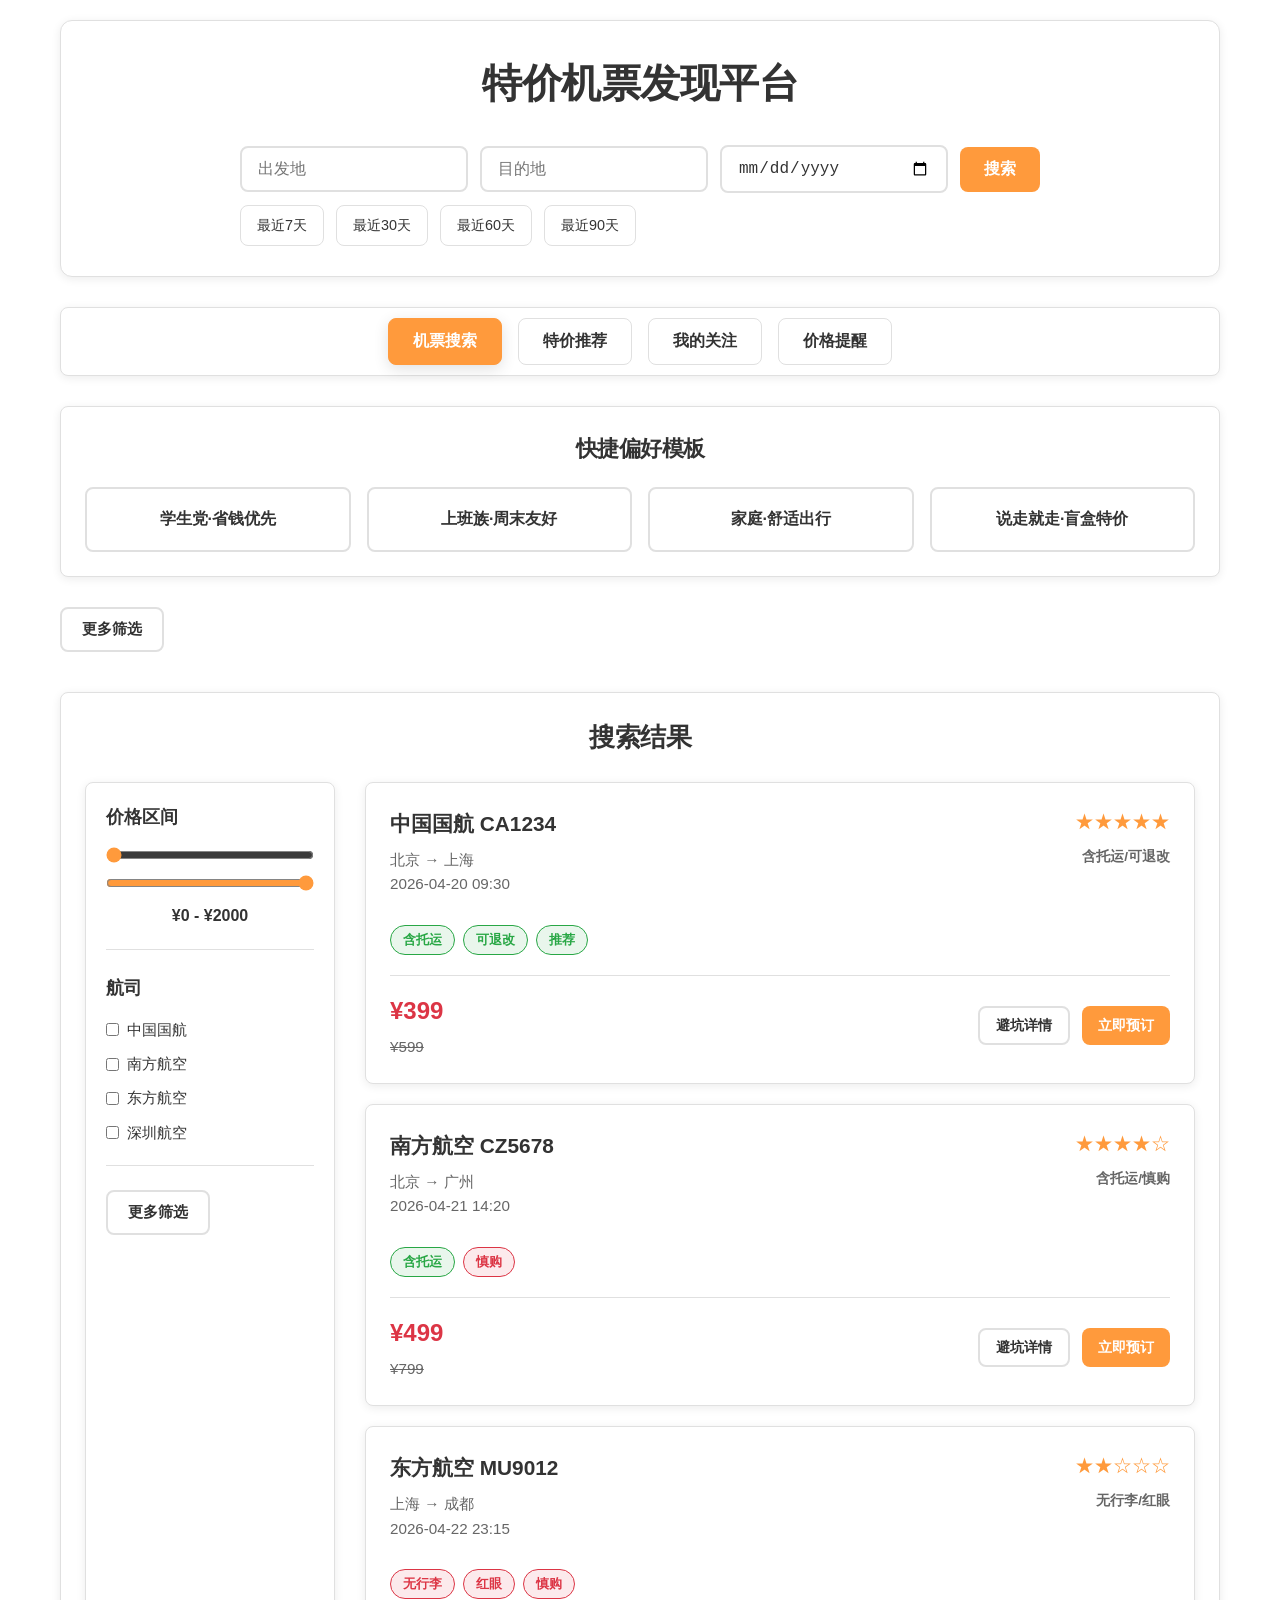
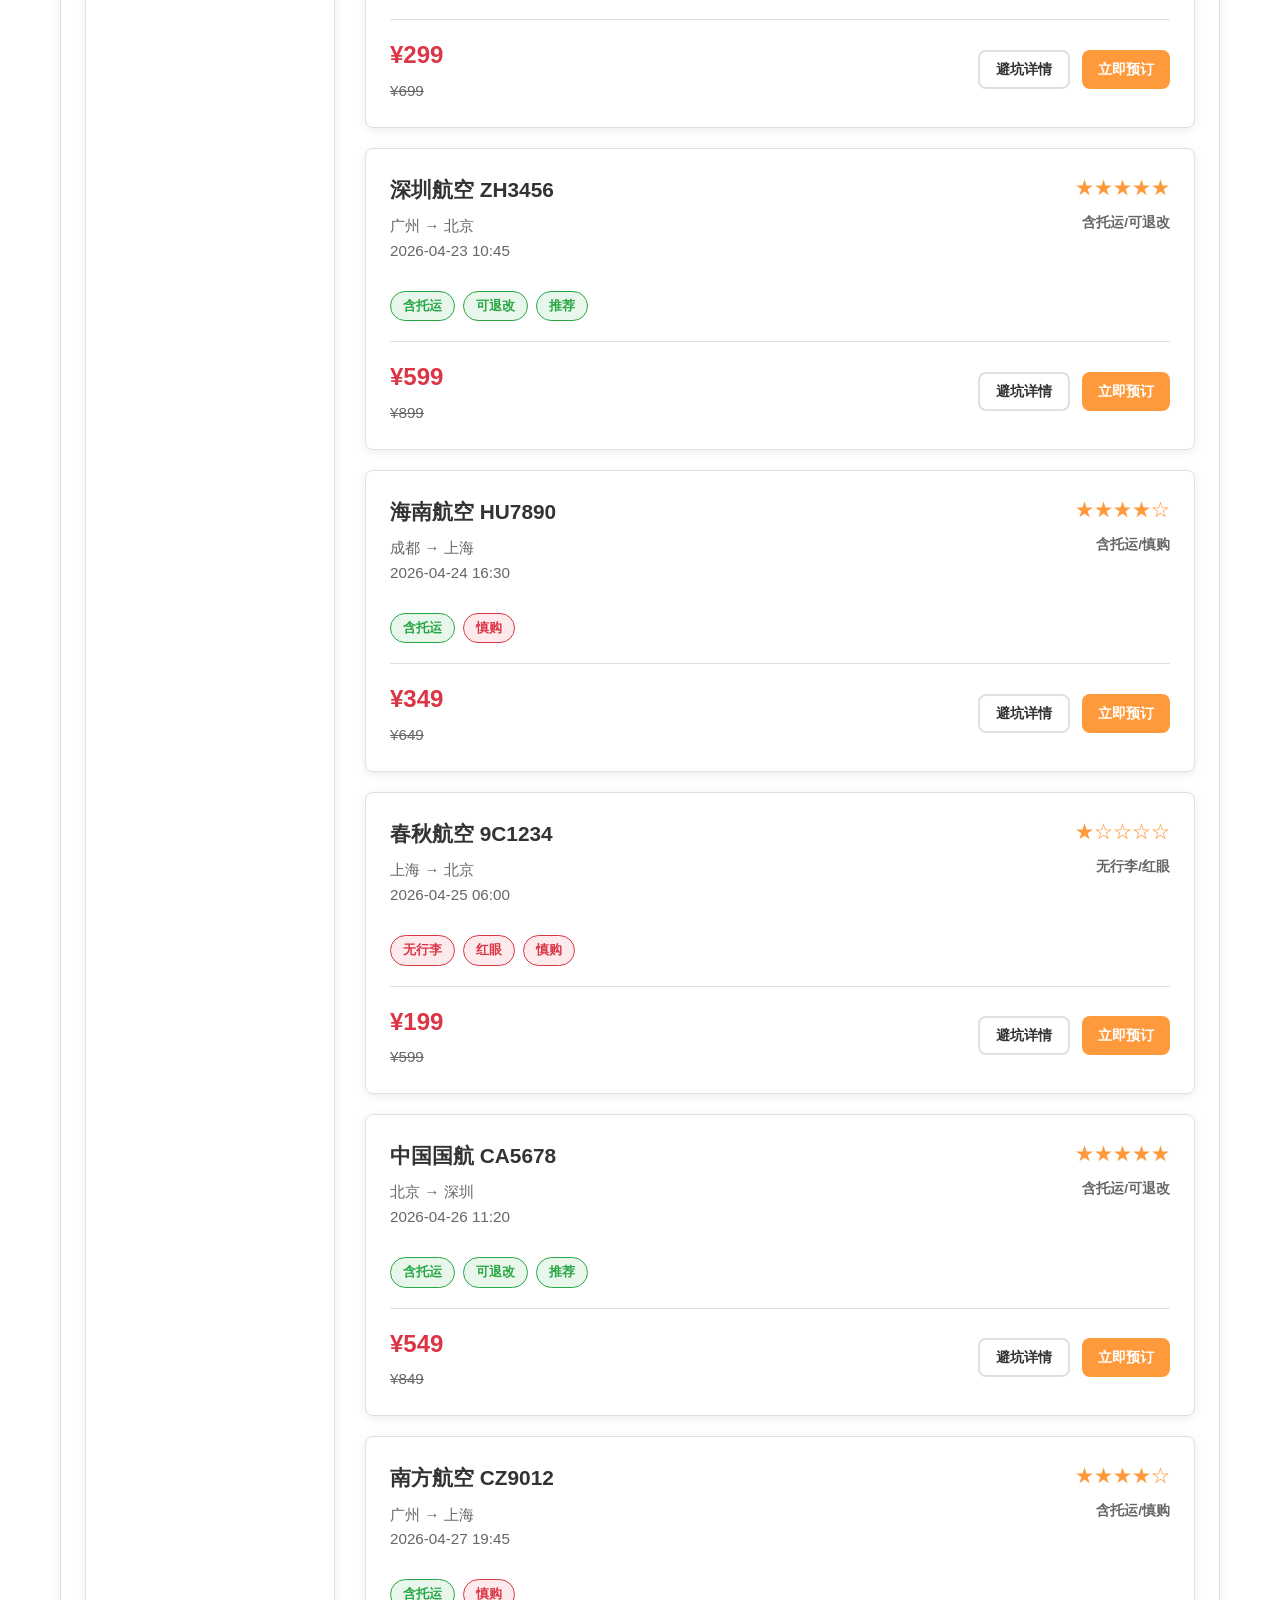
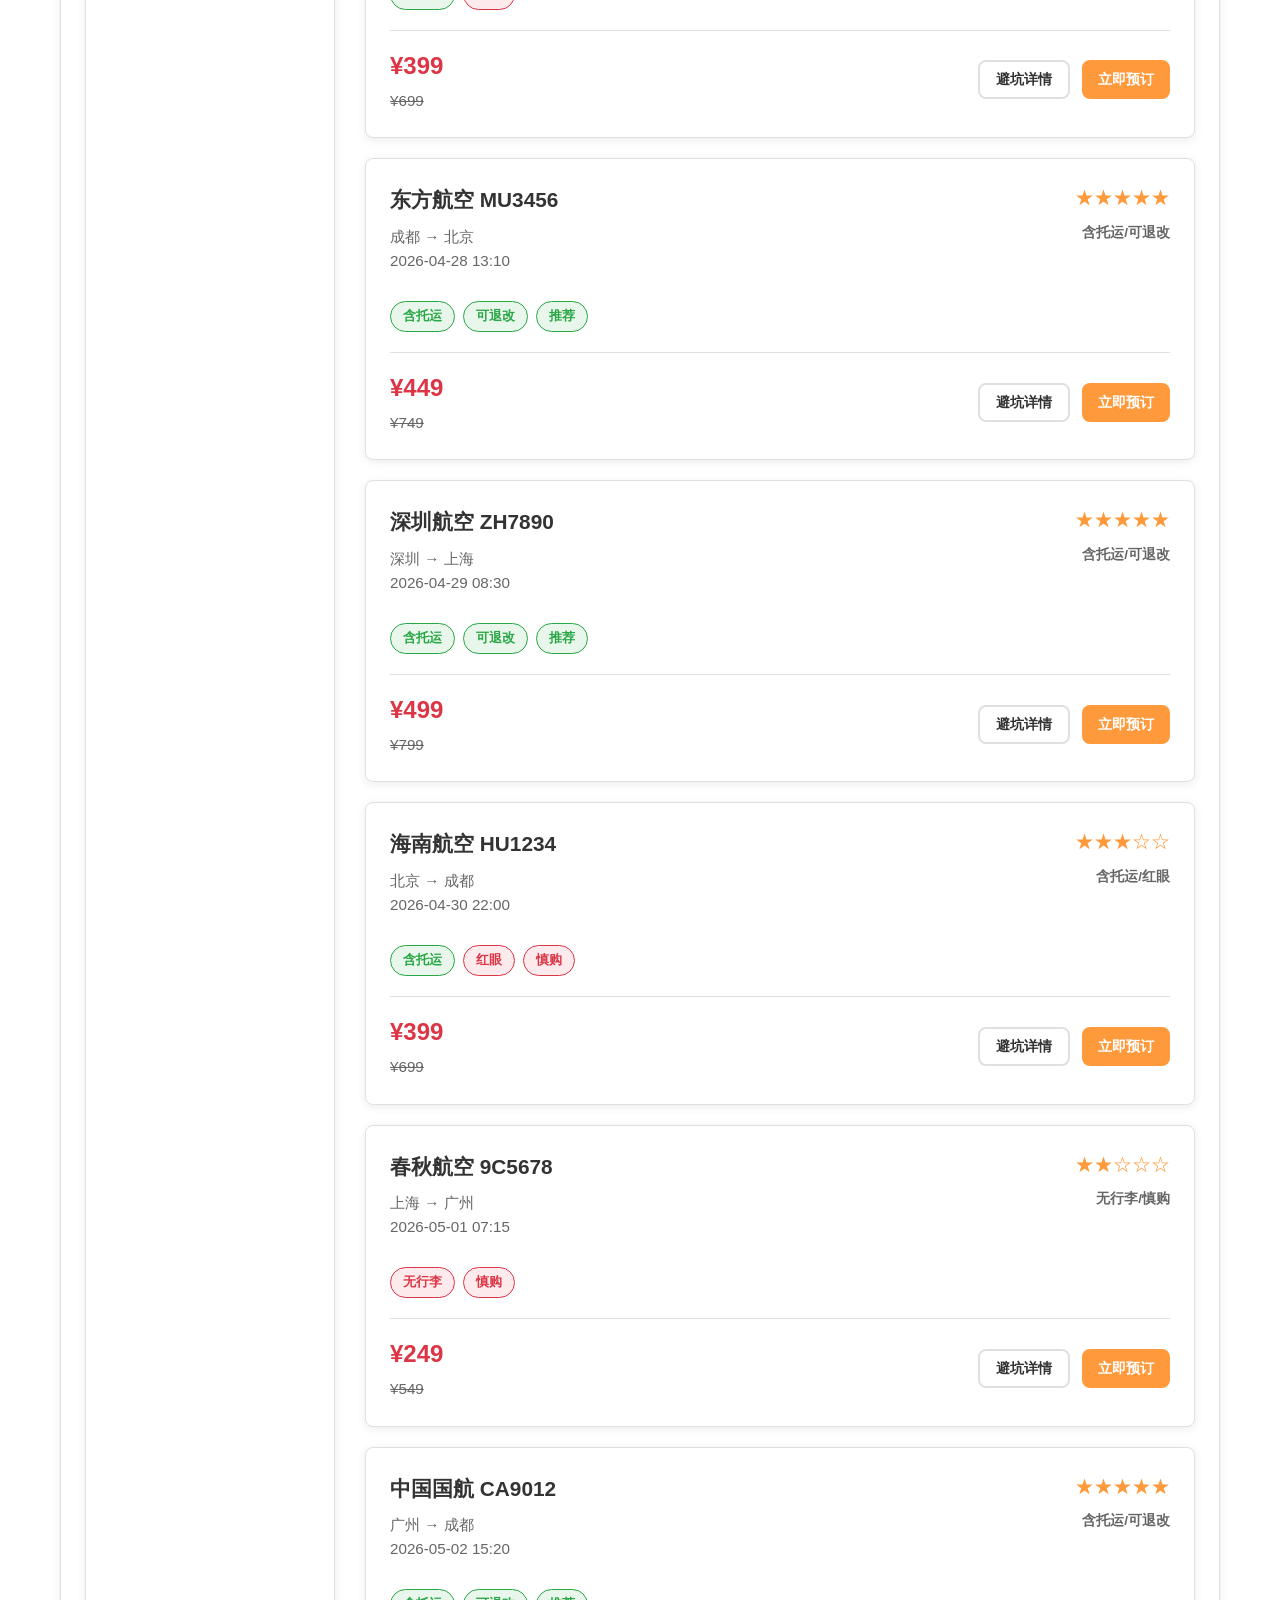
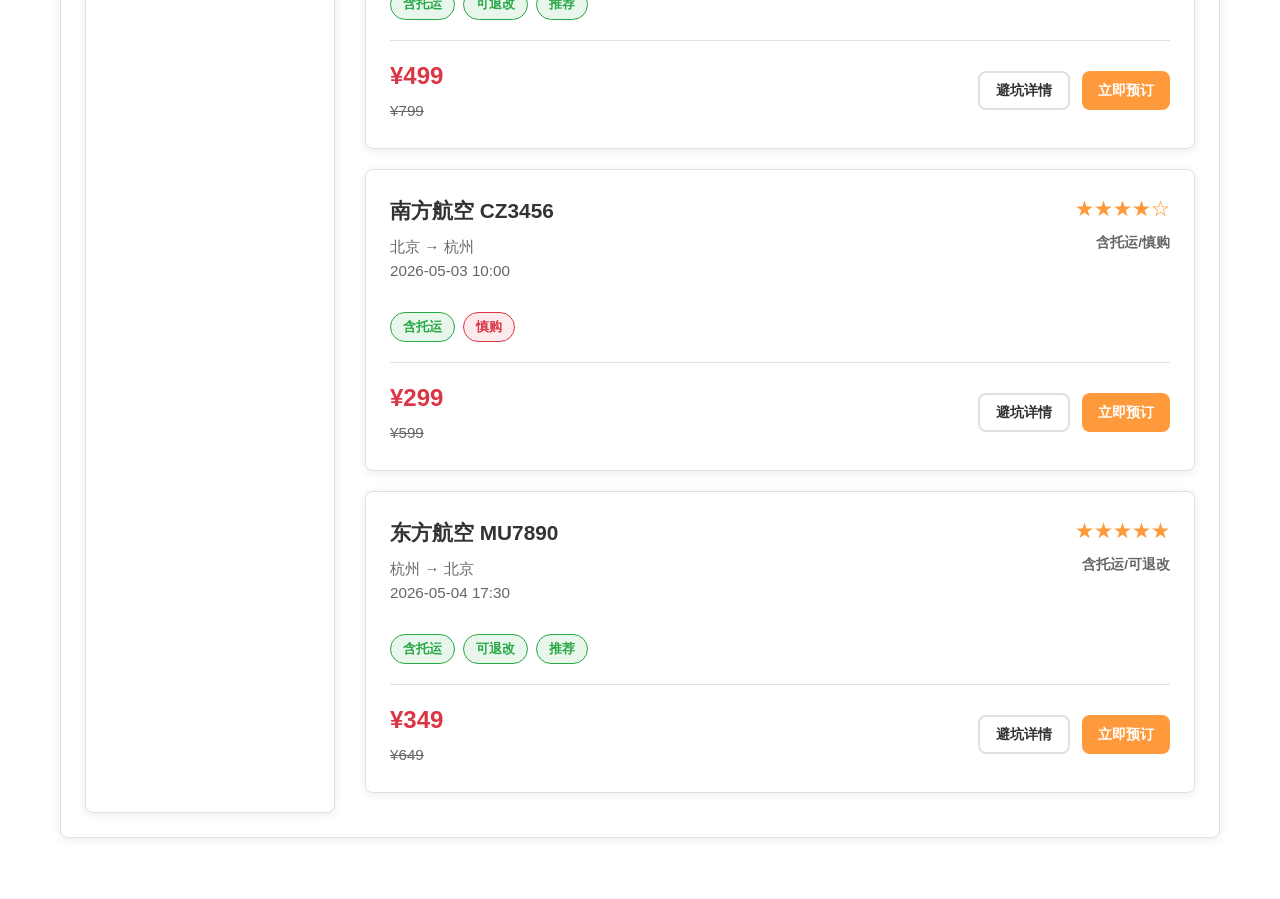
==== index.html @ 997cf6ad "Add files via upload" ====
<!DOCTYPE html>
<html lang="zh-CN">
<head>
    <meta charset="UTF-8">
    <meta name="viewport" content="width=device-width, initial-scale=1.0">
    <title>特价机票发现平台</title>
    <link rel="stylesheet" href="styles.css">
</head>
<body>
    <div class="container">
        <header>
            <div class="header-content">
                <h1>特价机票发现平台</h1>
                <div class="search-bar">
                    <div class="search-inputs">
                        <input type="text" id="departure" placeholder="出发地">
                        <input type="text" id="destination" placeholder="目的地">
                        <input type="date" id="departure-date">
                        <button id="search-btn" class="btn-primary">搜索</button>
                    </div>
                    <!-- 日期模糊选项 -->
                    <div class="date-options">
                        <span class="date-option" data-days="7">最近7天</span>
                        <span class="date-option" data-days="30">最近30天</span>
                        <span class="date-option" data-days="60">最近60天</span>
                        <span class="date-option" data-days="90">最近90天</span>
                    </div>
                </div>
            </div>
        </header>

        <!-- 导航标签 -->
        <nav class="nav-tabs">
            <button class="tab-btn active" data-tab="search">机票搜索</button>
            <button class="tab-btn" data-tab="deals">特价推荐</button>
            <button class="tab-btn" data-tab="favorites">我的关注</button>
            <button class="tab-btn" data-tab="alerts">价格提醒</button>
        </nav>

        <!-- 机票搜索 -->
        <section id="search-section" class="tab-content active">
            <!-- 快捷偏好模板 -->
            <div class="preference-templates">
                <h3>快捷偏好模板</h3>
                <div class="template-buttons">
                    <button class="template-btn" data-template="student">学生党·省钱优先</button>
                    <button class="template-btn" data-template="office">上班族·周末友好</button>
                    <button class="template-btn" data-template="family">家庭·舒适出行</button>
                    <button class="template-btn" data-template="spontaneous">说走就走·盲盒特价</button>
                </div>
            </div>

            <!-- 高级筛选 -->
            <div class="advanced-filters">
                <button id="toggle-filters" class="btn-secondary">更多筛选</button>
                <div id="filter-panel" class="filter-panel">
                    <div class="filter-section">
                        <h4>行程偏好</h4>
                        <div class="filter-group">
                            <label><input type="checkbox" id="direct-flight"> 仅直飞</label>
                            <label><input type="checkbox" id="no-red-eye"> 不看红眼航班</label>
                            <label><input type="checkbox" id="day-flight"> 仅日间航班</label>
                            <label><input type="checkbox" id="short-layover"> 短中转优先</label>
                        </div>
                    </div>
                    
                    <div class="filter-section">
                        <h4>行李与退改</h4>
                        <div class="filter-group">
                            <label><input type="checkbox" id="with-baggage"> 仅含托运行李</label>
                            <label><input type="checkbox" id="exclude-no-baggage"> 排除无行李廉航</label>
                            <label><input type="checkbox" id="refundable"> 仅可退改</label>
                            <label><input type="checkbox" id="exclude-bundles"> 排除捆绑销售</label>
                        </div>
                    </div>
                    
                    <div class="filter-section">
                        <h4>价格偏好</h4>
                        <div class="filter-group">
                            <label><input type="radio" name="price-preference" value="lowest"> 低价优先</label>
                            <label><input type="radio" name="price-preference" value="value"> 性价比优先</label>
                            <label><input type="radio" name="price-preference" value="time"> 时间优先</label>
                        </div>
                    </div>
                </div>
            </div>

            <!-- 搜索结果 -->
            <div class="search-results" id="search-results">
                <h2>搜索结果</h2>
                <div class="results-container">
                    <div class="filter-sidebar">
                        <div class="sidebar-section">
                            <h4>价格区间</h4>
                            <div class="price-range">
                                <input type="range" id="price-min" min="0" max="2000" value="0">
                                <input type="range" id="price-max" min="0" max="2000" value="2000">
                                <div class="price-display">¥0 - ¥2000</div>
                            </div>
                        </div>
                        <div class="sidebar-section">
                            <h4>航司</h4>
                            <div class="airline-filters">
                                <label><input type="checkbox"> 中国国航</label>
                                <label><input type="checkbox"> 南方航空</label>
                                <label><input type="checkbox"> 东方航空</label>
                                <label><input type="checkbox"> 深圳航空</label>
                            </div>
                        </div>
                        <button class="btn-secondary">更多筛选</button>
                    </div>
                    <div class="flights-list" id="flights-list">
                        <!-- 航班列表将通过JS动态生成 -->
                    </div>
                </div>
            </div>
        </section>

        <!-- 特价推荐 -->
        <section id="deals-section" class="tab-content">
            <div class="weekly-deals">
                <h2>本周特价聚合</h2>
                <div class="deals-carousel" id="deals-carousel">
                    <!-- 特价机票轮播将通过JS动态生成 -->
                </div>
            </div>

            <div class="ai-recommendations">
                <h2>AI智能推荐</h2>
                <div class="mood-tags">
                    <button class="mood-tag">想躺平</button>
                    <button class="mood-tag">去撒野</button>
                    <button class="mood-tag">吃美食</button>
                    <button class="mood-tag">看历史</button>
                </div>
            </div>
        </section>

        <!-- 我的关注 -->
        <section id="favorites-section" class="tab-content">
            <div class="favorites-container">
                <h2>我的关注</h2>
                <div class="favorites-list" id="favorites-list">
                    <!-- 收藏列表将通过JS动态生成 -->
                </div>
            </div>
        </section>

        <!-- 价格提醒 -->
        <section id="alerts-section" class="tab-content">
            <div class="alerts-container">
                <h2>价格提醒</h2>
                <div class="alert-form">
                    <div class="form-row">
                        <div class="form-group">
                            <label>出发城市</label>
                            <input type="text" id="alert-departure" placeholder="例如：北京">
                        </div>
                        <div class="form-group">
                            <label>到达城市</label>
                            <input type="text" id="alert-destination" placeholder="例如：上海">
                        </div>
                    </div>
                    <div class="form-row">
                        <div class="form-group">
                            <label>预算价格</label>
                            <input type="number" id="alert-budget" placeholder="例如：500">
                        </div>
                        <div class="form-group">
                            <label>提醒频率</label>
                            <select id="alert-frequency">
                                <option value="daily">每日</option>
                                <option value="weekly">每周</option>
                                <option value="monthly">每月</option>
                            </select>
                        </div>
                    </div>
                    <button id="create-alert-btn" class="btn-primary">创建提醒</button>
                </div>
                <div class="alerts-list" id="alerts-list">
                    <!-- 提醒列表将通过JS动态生成 -->
                </div>
            </div>
        </section>

        <!-- 航班详情模态框 -->
        <div class="modal" id="flight-modal">
            <div class="modal-content">
                <span class="close-modal">&times;</span>
                <div class="modal-body" id="modal-body">
                    <!-- 航班详情将通过JS动态生成 -->
                </div>
            </div>
        </div>
    </div>

    <script src="app.js"></script>
</body>
</html>
---- styles.css ----
:root {
    --primary-color: #333333;
    --secondary-color: #666666;
    --accent-color: #ff9a3c;
    --danger-color: #dc3545;
    --success-color: #28a745;
    --background-color: #ffffff;
    --card-background: #ffffff;
    --text-color: #333333;
    --text-light: #666666;
    --border-color: #e0e0e0;
    --shadow: 0 2px 10px rgba(0, 0, 0, 0.08);
    --shadow-hover: 0 4px 15px rgba(0, 0, 0, 0.12);
    --border-radius: 8px;
    --border-radius-lg: 12px;
    --transition: all 0.3s ease;
}

* {
    margin: 0;
    padding: 0;
    box-sizing: border-box;
}

body {
    font-family: 'Inter', -apple-system, BlinkMacSystemFont, 'Segoe UI', Roboto, sans-serif;
    background-color: var(--background-color);
    color: var(--text-color);
    line-height: 1.6;
    overflow-x: hidden;
}

.container {
    max-width: 1200px;
    margin: 0 auto;
    padding: 20px;
}

header {
    margin-bottom: 30px;
    padding: 30px;
    background-color: var(--card-background);
    border-radius: var(--border-radius-lg);
    box-shadow: var(--shadow);
    border: 1px solid var(--border-color);
}

.header-content {
    display: flex;
    flex-direction: column;
    align-items: center;
    gap: 20px;
}

header h1 {
    font-size: 2.5rem;
    font-weight: 700;
    color: var(--text-color);
    text-align: center;
    margin-bottom: 10px;
    letter-spacing: -0.5px;
}

.search-bar {
    width: 100%;
    max-width: 800px;
}

.search-inputs {
    display: flex;
    gap: 12px;
    flex-wrap: wrap;
    align-items: center;
    justify-content: center;
}

.search-inputs input {
    padding: 12px 16px;
    border: 2px solid var(--border-color);
    border-radius: var(--border-radius);
    font-size: 1rem;
    background-color: var(--card-background);
    color: var(--text-color);
    flex: 1;
    min-width: 150px;
    transition: var(--transition);
}

.search-inputs input:focus {
    outline: none;
    border-color: var(--accent-color);
    box-shadow: 0 0 0 3px rgba(255, 154, 60, 0.1);
    transform: translateY(-1px);
}

.btn-primary {
    background-color: var(--accent-color);
    color: white;
    border: none;
    padding: 12px 24px;
    border-radius: var(--border-radius);
    font-size: 1rem;
    font-weight: 600;
    cursor: pointer;
    transition: var(--transition);
    white-space: nowrap;
}

.btn-primary:hover {
    background-color: #ff8c29;
    transform: translateY(-1px);
    box-shadow: 0 4px 12px rgba(255, 154, 60, 0.3);
}

.btn-secondary {
    background-color: var(--background-color);
    color: var(--text-color);
    border: 2px solid var(--border-color);
    padding: 10px 20px;
    border-radius: var(--border-radius);
    font-size: 0.95rem;
    font-weight: 600;
    cursor: pointer;
    transition: var(--transition);
    white-space: nowrap;
}

.btn-secondary:hover {
    background-color: var(--accent-color);
    color: white;
    border-color: var(--accent-color);
    transform: translateY(-1px);
    box-shadow: 0 4px 12px rgba(255, 154, 60, 0.3);
}

/* 导航标签 */
.nav-tabs {
    display: flex;
    justify-content: center;
    gap: 16px;
    margin: 30px 0;
    padding: 10px;
    background-color: var(--card-background);
    border-radius: var(--border-radius);
    box-shadow: var(--shadow);
    border: 1px solid var(--border-color);
}

.tab-btn {
    padding: 12px 24px;
    background-color: var(--background-color);
    color: var(--text-color);
    border: 1px solid var(--border-color);
    border-radius: var(--border-radius);
    font-size: 1rem;
    font-weight: 600;
    cursor: pointer;
    transition: var(--transition);
}

.tab-btn:hover {
    background-color: rgba(255, 154, 60, 0.05);
    border-color: var(--accent-color);
}

.tab-btn.active {
    background-color: var(--accent-color);
    color: white;
    border-color: var(--accent-color);
    box-shadow: var(--shadow-hover);
}

.tab-content {
    display: none;
    margin-top: 20px;
}

.tab-content.active {
    display: block;
    animation: fadeIn 0.3s ease-out;
}

@keyframes fadeIn {
    from {
        opacity: 0;
        transform: translateY(10px);
    }
    to {
        opacity: 1;
        transform: translateY(0);
    }
}

.preference-templates {
    margin: 30px 0;
    padding: 24px;
    background-color: var(--card-background);
    border-radius: var(--border-radius);
    box-shadow: var(--shadow);
    border: 1px solid var(--border-color);
}

.preference-templates h3 {
    margin-bottom: 20px;
    color: var(--text-color);
    font-size: 1.4rem;
    font-weight: 700;
    text-align: center;
    letter-spacing: -0.5px;
}

.template-buttons {
    display: grid;
    grid-template-columns: repeat(auto-fit, minmax(220px, 1fr));
    gap: 16px;
}

.template-btn {
    display: flex;
    flex-direction: column;
    align-items: center;
    gap: 10px;
    padding: 20px;
    border: 2px solid var(--border-color);
    background-color: var(--background-color);
    border-radius: var(--border-radius);
    cursor: pointer;
    transition: var(--transition);
    font-size: 1rem;
    font-weight: 600;
    color: var(--text-color);
    text-align: center;
}

.template-btn:hover {
    border-color: var(--accent-color);
    background-color: rgba(255, 154, 60, 0.05);
    transform: translateY(-2px);
    box-shadow: var(--shadow-hover);
}

.template-btn.active {
    background-color: var(--accent-color);
    color: white;
    border-color: var(--accent-color);
    box-shadow: var(--shadow-hover);
}

.advanced-filters {
    margin: 30px 0;
}

.filter-panel {
    display: none;
    padding: 24px;
    background-color: var(--background-color);
    border-radius: var(--border-radius);
    box-shadow: var(--shadow);
    margin-top: 12px;
    border: 1px solid var(--border-color);
}

.filter-panel.show {
    display: block;
    animation: slideDown 0.3s ease-out;
}

@keyframes slideDown {
    from {
        opacity: 0;
        transform: translateY(-10px);
    }
    to {
        opacity: 1;
        transform: translateY(0);
    }
}

.filter-section {
    margin-bottom: 24px;
    padding-bottom: 20px;
    border-bottom: 1px solid var(--border-color);
}

.filter-section:last-child {
    border-bottom: none;
    margin-bottom: 0;
    padding-bottom: 0;
}

.filter-section h4 {
    margin-bottom: 16px;
    color: var(--text-color);
    font-size: 1.1rem;
    font-weight: 700;
}

.filter-group {
    display: flex;
    flex-wrap: wrap;
    gap: 20px;
}

.filter-group label {
    display: flex;
    align-items: center;
    gap: 8px;
    font-size: 0.95rem;
    cursor: pointer;
    font-weight: 500;
    transition: var(--transition);
    padding: 8px 12px;
    border-radius: var(--border-radius);
    background-color: var(--background-color);
    border: 1px solid var(--border-color);
}

.filter-group label:hover {
    background-color: rgba(255, 154, 60, 0.05);
    border-color: var(--accent-color);
}

.filter-group input[type="checkbox"],
.filter-group input[type="radio"] {
    cursor: pointer;
    width: 16px;
    height: 16px;
    accent-color: var(--accent-color);
}

.weekly-deals {
    margin: 40px 0;
    padding: 24px;
    background-color: var(--card-background);
    border-radius: var(--border-radius);
    box-shadow: var(--shadow);
    border: 1px solid var(--border-color);
}

.weekly-deals h2 {
    margin-bottom: 24px;
    color: var(--text-color);
    font-size: 1.6rem;
    font-weight: 700;
    text-align: center;
    letter-spacing: -0.5px;
}

.deals-carousel {
    display: flex;
    gap: 20px;
    overflow-x: auto;
    padding: 10px 0;
}

.deals-carousel::-webkit-scrollbar {
    height: 4px;
}

.deals-carousel::-webkit-scrollbar-track {
    background: var(--border-color);
    border-radius: 2px;
}

.deals-carousel::-webkit-scrollbar-thumb {
    background: var(--accent-color);
    border-radius: 2px;
}

.deal-card {
    flex: 0 0 300px;
    padding: 20px;
    background-color: var(--background-color);
    border-radius: var(--border-radius);
    box-shadow: var(--shadow);
    border: 1px solid var(--border-color);
    transition: var(--transition);
    position: relative;
}

.deal-card:hover {
    transform: translateY(-3px);
    box-shadow: var(--shadow-hover);
}

.deal-tag {
    position: absolute;
    top: 12px;
    right: 12px;
    background-color: var(--accent-color);
    color: white;
    padding: 4px 12px;
    border-radius: 12px;
    font-size: 0.8rem;
    font-weight: 600;
}

.deal-card h3 {
    margin-bottom: 12px;
    color: var(--text-color);
    font-size: 1.2rem;
    font-weight: 700;
}

.deal-price {
    font-size: 1.5rem;
    font-weight: 800;
    color: var(--danger-color);
    margin: 12px 0;
}

.ai-recommendations {
    margin: 40px 0;
    padding: 24px;
    background-color: var(--card-background);
    border-radius: var(--border-radius);
    box-shadow: var(--shadow);
    border: 1px solid var(--border-color);
}

.ai-recommendations h2 {
    margin-bottom: 24px;
    color: var(--text-color);
    font-size: 1.6rem;
    font-weight: 700;
    text-align: center;
    letter-spacing: -0.5px;
}

.mood-tags {
    display: flex;
    gap: 16px;
    justify-content: center;
    flex-wrap: wrap;
}

.mood-tag {
    padding: 12px 24px;
    background-color: var(--background-color);
    color: var(--text-color);
    border: 2px solid var(--border-color);
    border-radius: 24px;
    font-size: 1rem;
    font-weight: 600;
    cursor: pointer;
    transition: var(--transition);
}

.mood-tag:hover {
    background-color: var(--accent-color);
    color: white;
    border-color: var(--accent-color);
    transform: translateY(-1px);
    box-shadow: 0 4px 12px rgba(255, 154, 60, 0.3);
}

.search-results {
    margin: 40px 0;
    padding: 24px;
    background-color: var(--card-background);
    border-radius: var(--border-radius);
    box-shadow: var(--shadow);
    border: 1px solid var(--border-color);
}

.search-results h2 {
    margin-bottom: 24px;
    color: var(--text-color);
    font-size: 1.6rem;
    font-weight: 700;
    text-align: center;
    letter-spacing: -0.5px;
}

.results-container {
    display: flex;
    gap: 30px;
    flex-wrap: wrap;
}

.filter-sidebar {
    flex: 0 0 250px;
    padding: 20px;
    background-color: var(--background-color);
    border-radius: var(--border-radius);
    box-shadow: var(--shadow);
    border: 1px solid var(--border-color);
}

.sidebar-section {
    margin-bottom: 24px;
    padding-bottom: 20px;
    border-bottom: 1px solid var(--border-color);
}

.sidebar-section:last-child {
    border-bottom: none;
    margin-bottom: 0;
    padding-bottom: 0;
}

.sidebar-section h4 {
    margin-bottom: 16px;
    color: var(--text-color);
    font-size: 1.1rem;
    font-weight: 700;
}

.price-range {
    display: flex;
    flex-direction: column;
    gap: 12px;
}

.price-range input[type="range"] {
    width: 100%;
    accent-color: var(--accent-color);
}

.price-display {
    text-align: center;
    font-weight: 600;
    color: var(--text-color);
}

/* 价格区间筛选（新页面） */
.price-range-filter {
    margin-bottom: 30px;
    padding: 20px;
    background-color: var(--background-color);
    border-radius: var(--border-radius);
    box-shadow: var(--shadow);
    border: 1px solid var(--border-color);
}

.price-range-filter h4 {
    margin-bottom: 16px;
    color: var(--text-color);
    font-size: 1.1rem;
    font-weight: 700;
}

.airline-filters {
    display: flex;
    flex-direction: column;
    gap: 10px;
}

.airline-filters label {
    display: flex;
    align-items: center;
    gap: 8px;
    cursor: pointer;
    font-size: 0.95rem;
}

.flights-list {
    flex: 1;
    min-width: 300px;
}

.flight-card {
    padding: 24px;
    background-color: var(--background-color);
    border-radius: var(--border-radius);
    box-shadow: var(--shadow);
    border: 1px solid var(--border-color);
    margin-bottom: 20px;
    transition: var(--transition);
    position: relative;
}

.flight-card:hover {
    transform: translateY(-2px);
    box-shadow: var(--shadow-hover);
}

.flight-header {
    display: flex;
    justify-content: space-between;
    align-items: flex-start;
    margin-bottom: 16px;
}

.flight-info {
    flex: 1;
}

.flight-info h3 {
    margin-bottom: 8px;
    color: var(--text-color);
    font-size: 1.3rem;
    font-weight: 700;
}

.flight-details {
    color: var(--text-light);
    font-size: 0.95rem;
    margin-bottom: 12px;
}

.avoidance-rating {
    display: flex;
    flex-direction: column;
    align-items: flex-end;
    gap: 8px;
}

.stars {
    font-size: 1.2rem;
    color: var(--accent-color);
}

.rating-text {
    font-size: 0.85rem;
    font-weight: 600;
    color: var(--text-light);
}

.avoidance-tags {
    display: flex;
    flex-wrap: wrap;
    gap: 8px;
    margin: 16px 0;
}

.avoidance-tag {
    padding: 4px 12px;
    border-radius: 16px;
    font-size: 0.8rem;
    font-weight: 600;
    border: 1px solid transparent;
}

.tag-safe {
    background-color: rgba(40, 167, 69, 0.1);
    color: var(--success-color);
    border-color: var(--success-color);
}

.tag-warning {
    background-color: rgba(255, 193, 7, 0.1);
    color: #ffc107;
    border-color: #ffc107;
}

.tag-danger {
    background-color: rgba(220, 53, 69, 0.1);
    color: var(--danger-color);
    border-color: var(--danger-color);
}

.flight-footer {
    display: flex;
    justify-content: space-between;
    align-items: center;
    margin-top: 20px;
    padding-top: 16px;
    border-top: 1px solid var(--border-color);
}

.flight-price {
    display: flex;
    flex-direction: column;
    gap: 4px;
}

.current-price {
    font-size: 1.5rem;
    font-weight: 800;
    color: var(--danger-color);
}

.original-price {
    font-size: 0.95rem;
    color: var(--text-light);
    text-decoration: line-through;
}

.flight-actions {
    display: flex;
    gap: 12px;
}

.btn-small {
    padding: 8px 16px;
    font-size: 0.9rem;
}

.modal {
    display: none;
    position: fixed;
    z-index: 1000;
    left: 0;
    top: 0;
    width: 100%;
    height: 100%;
    background-color: rgba(0, 0, 0, 0.5);
    animation: fadeIn 0.3s ease-out;
}

.modal.show {
    display: flex;
    justify-content: center;
    align-items: center;
}

.modal-content {
    background-color: var(--background-color);
    border-radius: var(--border-radius);
    box-shadow: var(--shadow-hover);
    padding: 30px;
    max-width: 800px;
    width: 90%;
    max-height: 80vh;
    overflow-y: auto;
    position: relative;
    animation: slideUp 0.3s ease-out;
    border: 1px solid var(--border-color);
}

@keyframes slideUp {
    from {
        opacity: 0;
        transform: translateY(30px);
    }
    to {
        opacity: 1;
        transform: translateY(0);
    }
}

.close-modal {
    position: absolute;
    top: 15px;
    right: 20px;
    font-size: 2rem;
    cursor: pointer;
    color: var(--text-light);
    transition: var(--transition);
}

.close-modal:hover {
    color: var(--text-color);
    transform: scale(1.1);
}

.modal-body {
    display: flex;
    flex-direction: column;
    gap: 24px;
}

.flight-detail-header {
    text-align: center;
    padding-bottom: 20px;
    border-bottom: 2px solid var(--border-color);
}

.flight-detail-header h2 {
    color: var(--text-color);
    font-size: 1.8rem;
    font-weight: 700;
    margin-bottom: 12px;
    letter-spacing: -0.5px;
}

.rating-details {
    display: grid;
    grid-template-columns: repeat(auto-fit, minmax(200px, 1fr));
    gap: 20px;
}

.rating-item {
    padding: 16px;
    background-color: var(--background-color);
    border-radius: var(--border-radius);
    border: 1px solid var(--border-color);
    box-shadow: var(--shadow);
}

.rating-item h4 {
    margin-bottom: 12px;
    color: var(--text-color);
    font-size: 1.1rem;
    font-weight: 700;
}

.ai-analysis {
    padding: 20px;
    background-color: var(--background-color);
    border-radius: var(--border-radius);
    border: 1px solid var(--border-color);
    box-shadow: var(--shadow);
}

.ai-analysis h3 {
    margin-bottom: 12px;
    color: var(--text-color);
    font-size: 1.2rem;
    font-weight: 700;
}

.ai-analysis p {
    line-height: 1.6;
    color: var(--text-color);
}

.ai-analysis strong {
    color: var(--accent-color);
    font-weight: 700;
}

.no-results {
    text-align: center;
    padding: 60px 20px;
    background-color: var(--background-color);
    border-radius: var(--border-radius);
    border: 1px solid var(--border-color);
    box-shadow: var(--shadow);
    margin-top: 20px;
}

.no-results h3 {
    margin-bottom: 12px;
    color: var(--text-color);
    font-size: 1.4rem;
    font-weight: 700;
}

.no-results p {
    color: var(--text-light);
    font-size: 1.1rem;
}

/* 收藏管理 */
.favorites-container {
    padding: 24px;
    background-color: var(--card-background);
    border-radius: var(--border-radius);
    box-shadow: var(--shadow);
    border: 1px solid var(--border-color);
}

.favorites-container h2 {
    margin-bottom: 24px;
    color: var(--text-color);
    font-size: 1.6rem;
    font-weight: 700;
    text-align: center;
    letter-spacing: -0.5px;
}

.favorites-list {
    display: flex;
    flex-direction: column;
    gap: 16px;
}

.favorite-item {
    padding: 16px;
    background-color: var(--background-color);
    border-radius: var(--border-radius);
    box-shadow: var(--shadow);
    border: 1px solid var(--border-color);
    transition: var(--transition);
}

.favorite-item:hover {
    transform: translateY(-2px);
    box-shadow: var(--shadow-hover);
}

/* 价格提醒 */
.alerts-container {
    padding: 24px;
    background-color: var(--card-background);
    border-radius: var(--border-radius);
    box-shadow: var(--shadow);
    border: 1px solid var(--border-color);
}

.alerts-container h2 {
    margin-bottom: 24px;
    color: var(--text-color);
    font-size: 1.6rem;
    font-weight: 700;
    text-align: center;
    letter-spacing: -0.5px;
}

.alert-form {
    margin-bottom: 30px;
    padding: 20px;
    background-color: var(--background-color);
    border-radius: var(--border-radius);
    box-shadow: var(--shadow);
    border: 1px solid var(--border-color);
}

.alert-form .form-row {
    display: flex;
    gap: 16px;
    margin-bottom: 16px;
    flex-wrap: wrap;
}

.alert-form .form-group {
    flex: 1;
    min-width: 200px;
}

.alert-form label {
    display: block;
    margin-bottom: 8px;
    font-weight: 600;
    color: var(--text-color);
}

.alert-form input,
.alert-form select {
    width: 100%;
    padding: 10px 12px;
    border: 2px solid var(--border-color);
    border-radius: var(--border-radius);
    font-size: 1rem;
    background-color: var(--card-background);
    color: var(--text-color);
    transition: var(--transition);
}

.alert-form input:focus,
.alert-form select:focus {
    outline: none;
    border-color: var(--accent-color);
    box-shadow: 0 0 0 3px rgba(255, 154, 60, 0.1);
}

.alerts-list {
    display: flex;
    flex-direction: column;
    gap: 16px;
}

.alert-item {
    padding: 16px;
    background-color: var(--background-color);
    border-radius: var(--border-radius);
    box-shadow: var(--shadow);
    border: 1px solid var(--border-color);
    transition: var(--transition);
}

.alert-item:hover {
    transform: translateY(-2px);
    box-shadow: var(--shadow-hover);
}

/* 日期模糊选项 */
.date-options {
    margin-top: 12px;
    display: flex;
    gap: 12px;
    flex-wrap: wrap;
}

.date-option {
    padding: 8px 16px;
    background-color: var(--background-color);
    color: var(--text-color);
    border: 1px solid var(--border-color);
    border-radius: var(--border-radius);
    font-size: 0.9rem;
    cursor: pointer;
    transition: var(--transition);
}

.date-option:hover {
    background-color: var(--accent-color);
    color: white;
    border-color: var(--accent-color);
}

.date-option.active {
    background-color: var(--accent-color);
    color: white;
    border-color: var(--accent-color);
}

@media (max-width: 768px) {
    .container {
        padding: 16px;
    }
    
    header {
        padding: 20px;
        margin-bottom: 20px;
    }
    
    header h1 {
        font-size: 2rem;
    }
    
    .search-inputs {
        flex-direction: column;
        align-items: stretch;
    }
    
    .search-inputs input {
        width: 100%;
    }
    
    .nav-tabs {
        flex-wrap: wrap;
        gap: 8px;
    }
    
    .tab-btn {
        padding: 10px 16px;
        font-size: 0.9rem;
    }
    
    .template-buttons {
        grid-template-columns: 1fr;
        gap: 12px;
    }
    
    .filter-group {
        flex-direction: column;
        gap: 12px;
    }
    
    .results-container {
        flex-direction: column;
    }
    
    .filter-sidebar {
        flex: 1;
        order: 2;
    }
    
    .flights-list {
        order: 1;
    }
    
    .flight-header {
        flex-direction: column;
        align-items: flex-start;
        gap: 12px;
    }
    
    .avoidance-rating {
        align-items: flex-start;
        width: 100%;
    }
    
    .flight-footer {
        flex-direction: column;
        align-items: flex-start;
        gap: 12px;
    }
    
    .flight-actions {
        width: 100%;
        justify-content: space-between;
    }
    
    .rating-details {
        grid-template-columns: 1fr;
    }
    
    .alert-form .form-row {
        flex-direction: column;
    }
}

/* 动画效果 */
@keyframes float {
    0% {
        transform: translateY(0px);
    }
    50% {
        transform: translateY(-8px);
    }
    100% {
        transform: translateY(0px);
    }
}

.deal-card:hover {
    animation: float 3s ease-in-out infinite;
}

/* 滚动条样式 */
::-webkit-scrollbar {
    width: 6px;
}

::-webkit-scrollbar-track {
    background: var(--border-color);
}

::-webkit-scrollbar-thumb {
    background: var(--accent-color);
    border-radius: 3px;
}

::-webkit-scrollbar-thumb:hover {
    background: #ff8c29;
}

/* 加载动画 */
.loading {
    display: flex;
    justify-content: center;
    align-items: center;
    padding: 40px;
}

.loading-spinner {
    width: 40px;
    height: 40px;
    border: 3px solid var(--border-color);
    border-top: 3px solid var(--accent-color);
    border-radius: 50%;
    animation: spin 1s linear infinite;
}

@keyframes spin {
    0% { transform: rotate(0deg); }
    100% { transform: rotate(360deg); }
}

/* 响应式调整 */
@media (max-width: 480px) {
    header h1 {
        font-size: 1.8rem;
    }
    
    .preference-templates h3,
    .weekly-deals h2,
    .ai-recommendations h2,
    .search-results h2,
    .favorites-container h2,
    .alerts-container h2 {
        font-size: 1.4rem;
    }
    
    .flight-info h3 {
        font-size: 1.2rem;
    }
    
    .current-price {
        font-size: 1.3rem;
    }
}
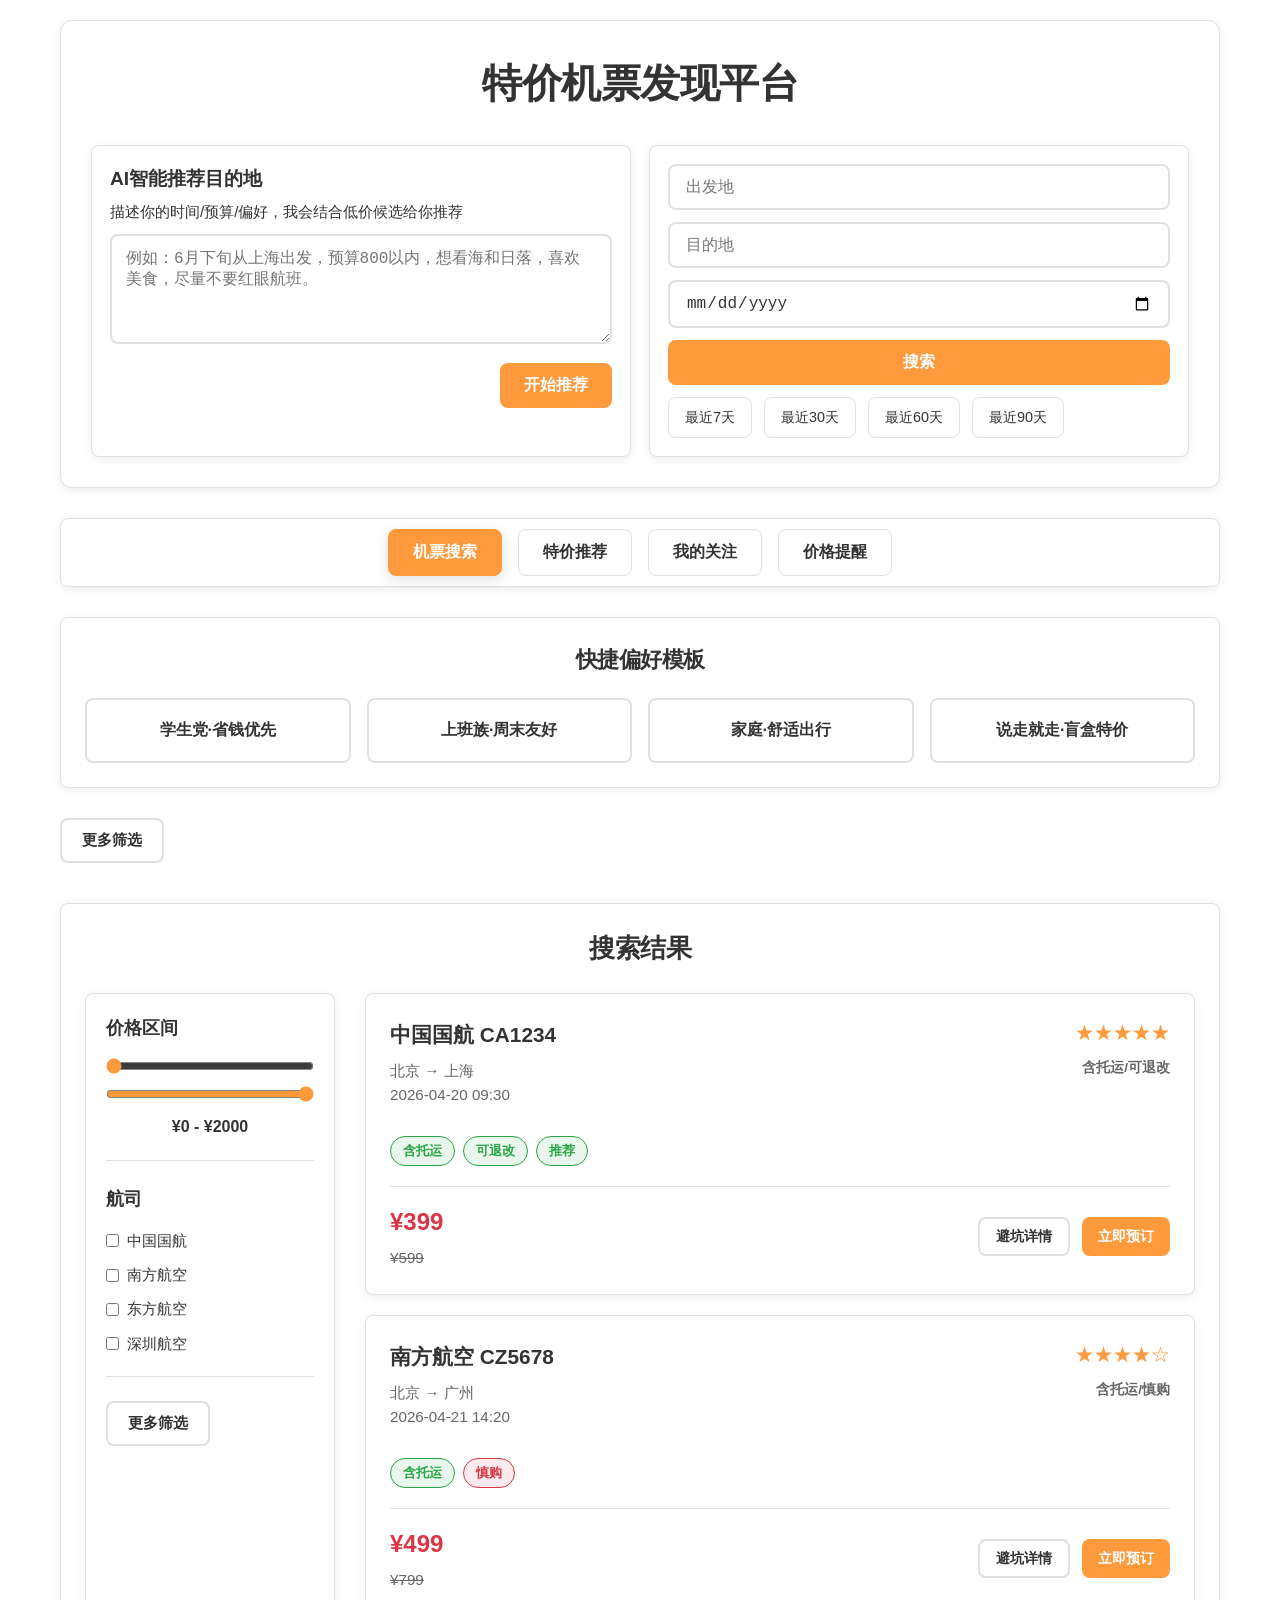
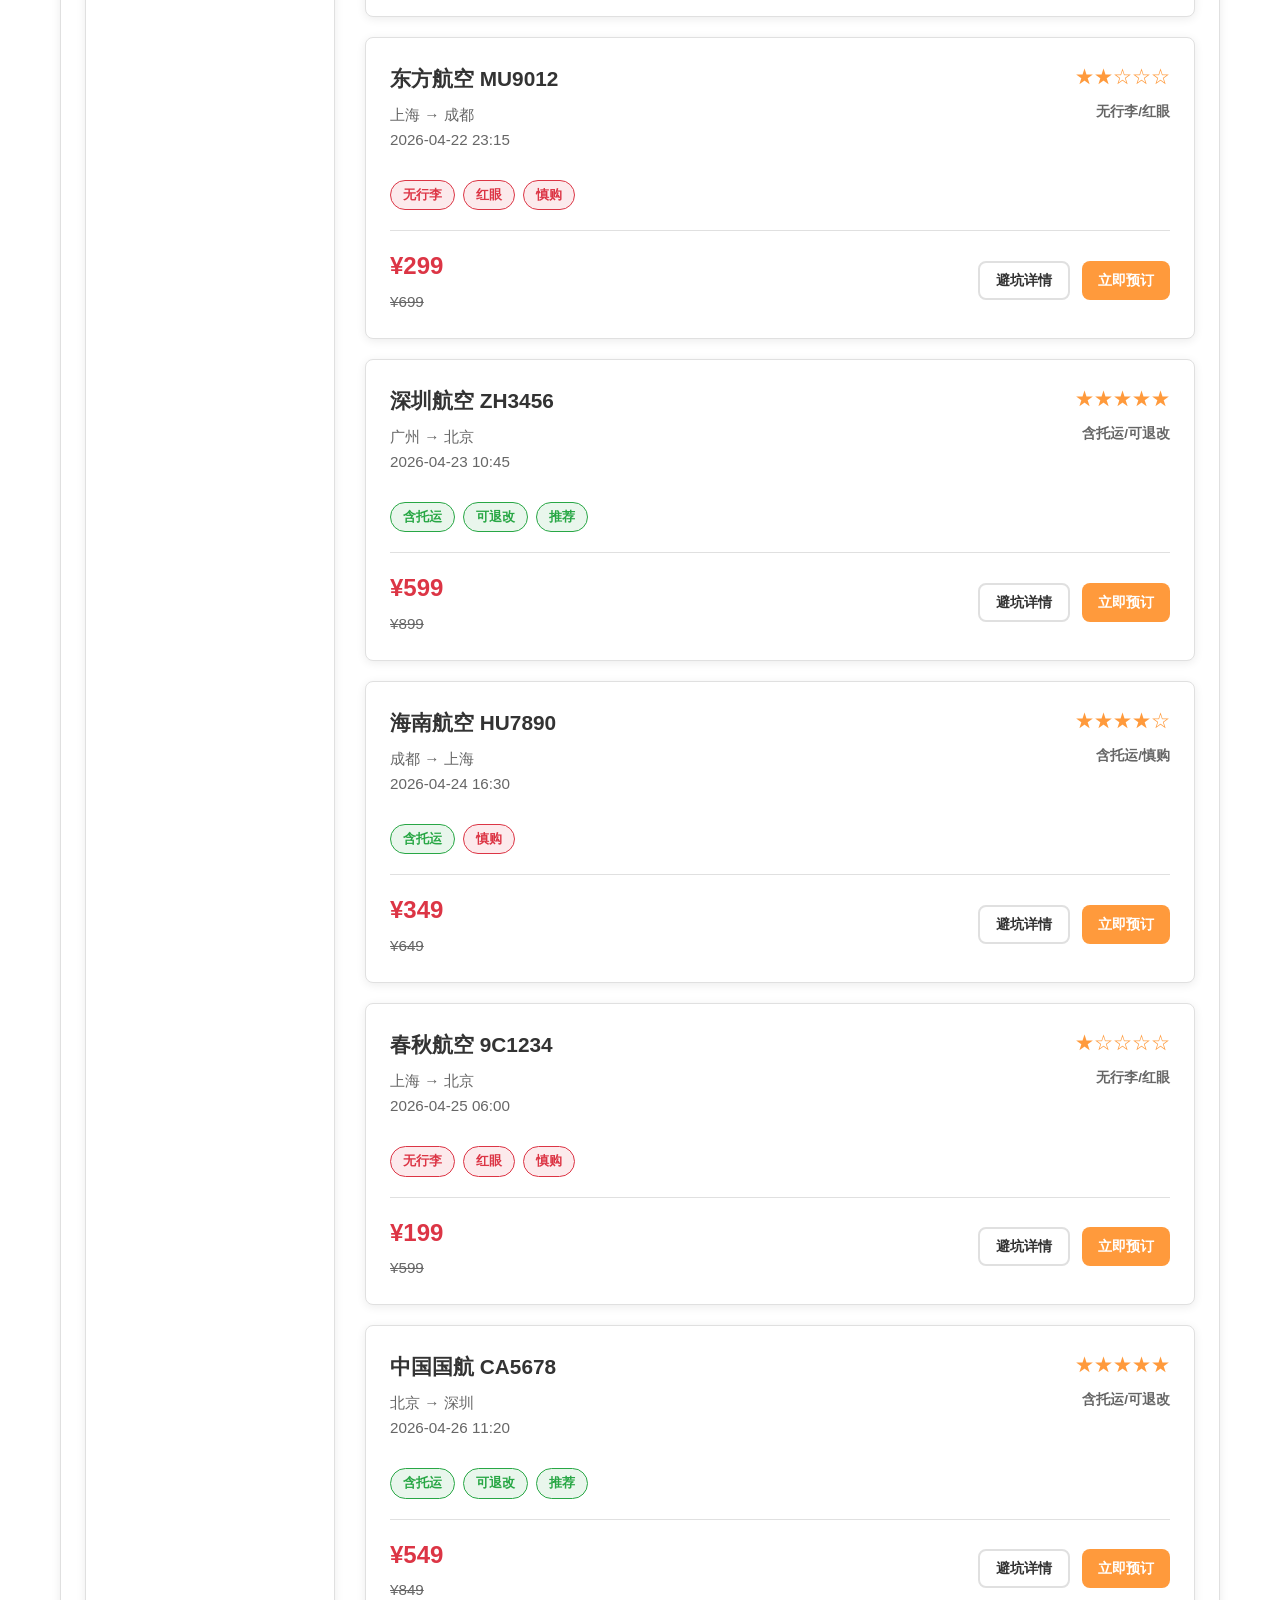
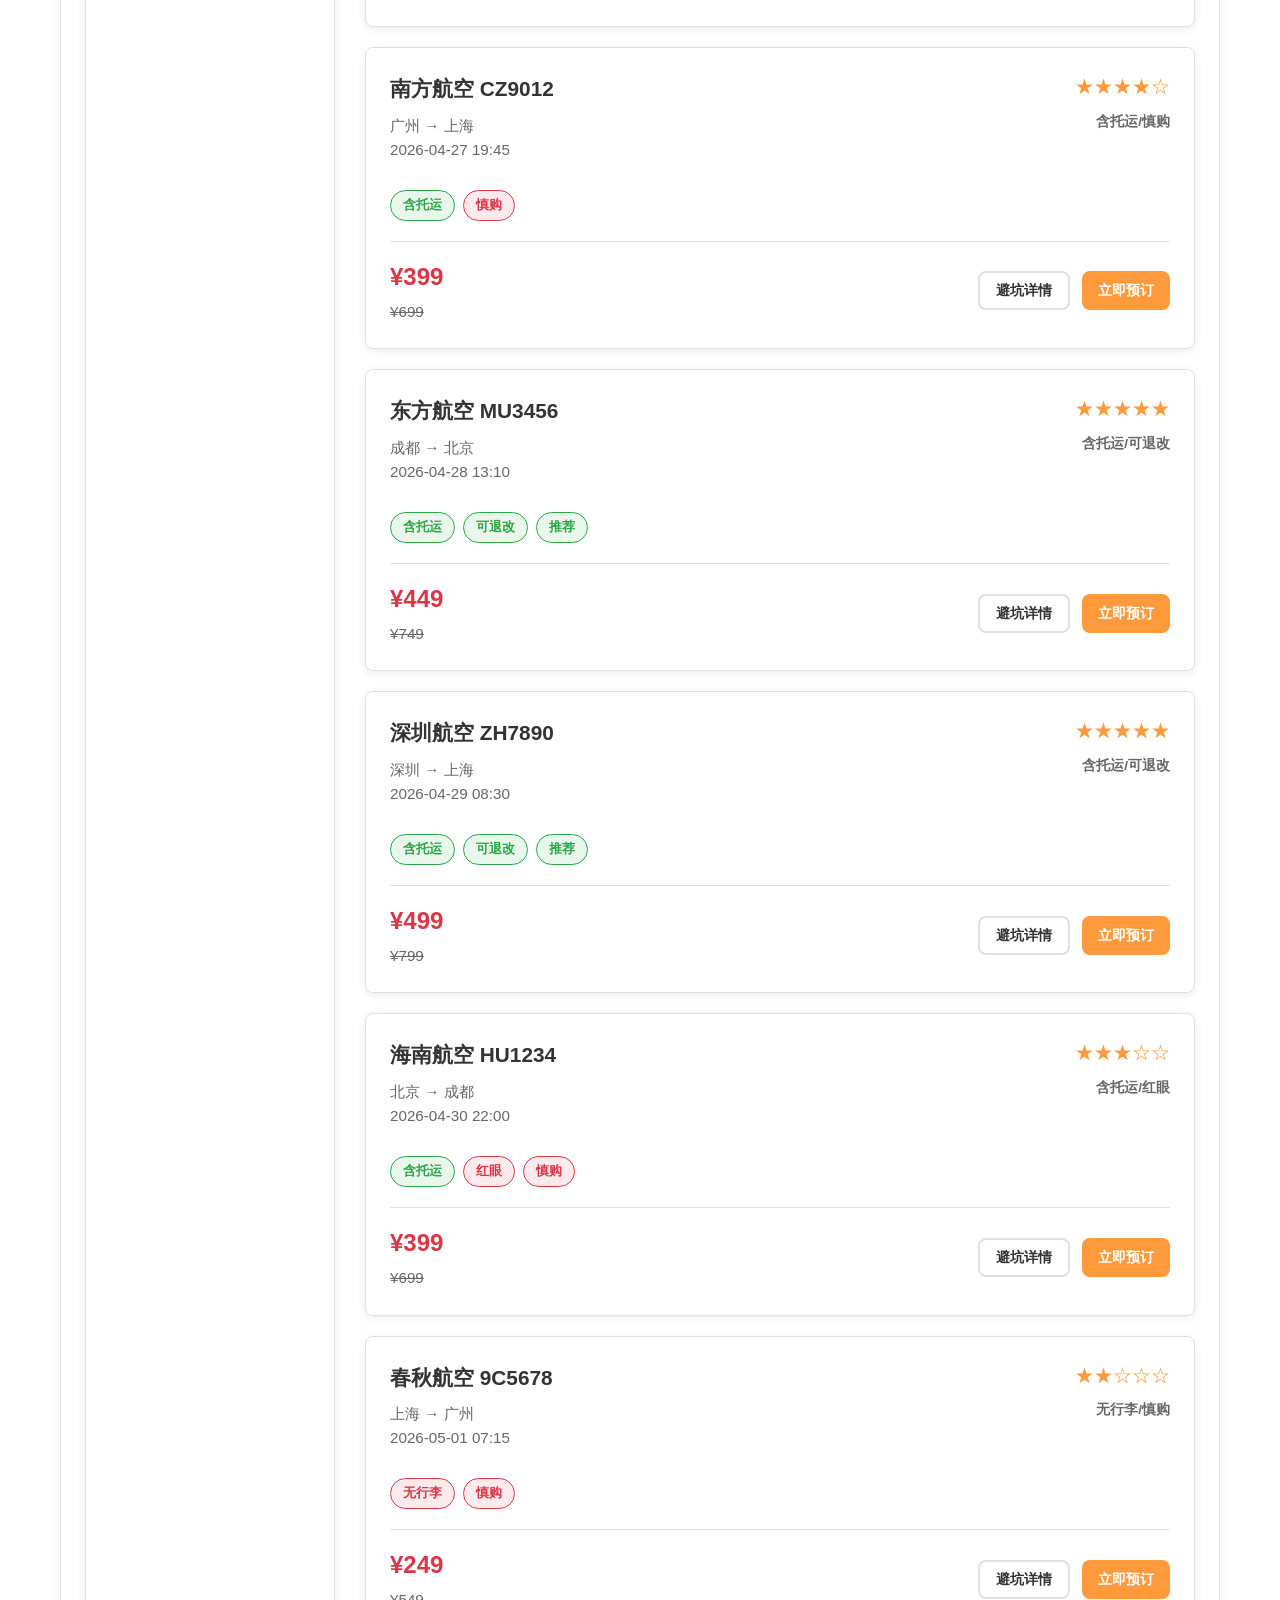
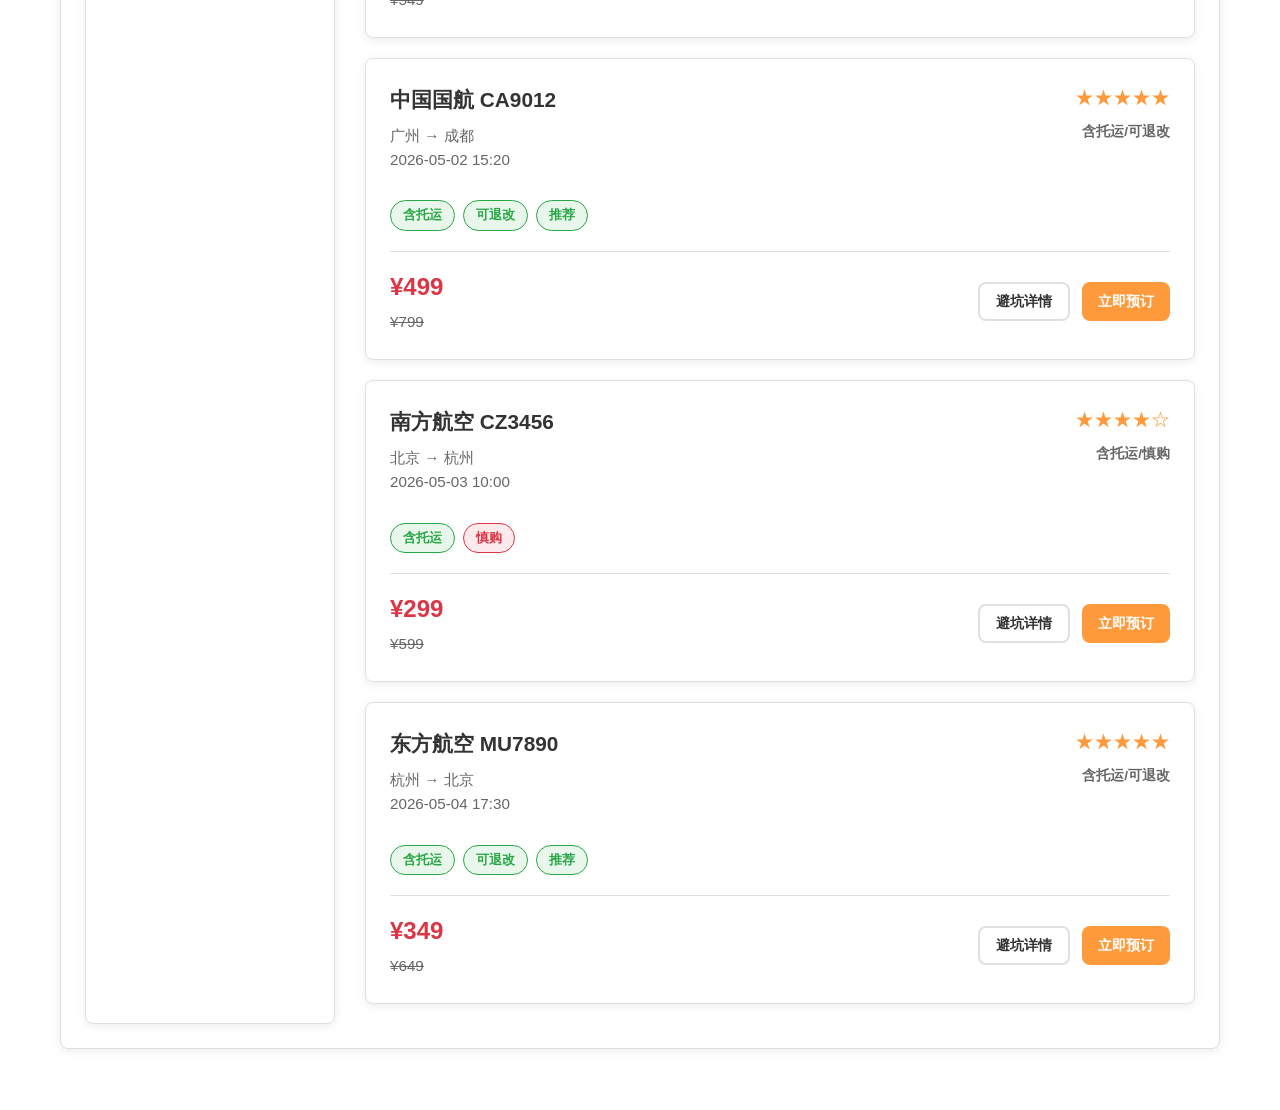
==== commit e10c001a: "Add files via upload" ====
--- a/index.html
+++ b/index.html
@@ -11,19 +11,32 @@
         <header>
             <div class="header-content">
                 <h1>特价机票发现平台</h1>
-                <div class="search-bar">
-                    <div class="search-inputs">
-                        <input type="text" id="departure" placeholder="出发地">
-                        <input type="text" id="destination" placeholder="目的地">
-                        <input type="date" id="departure-date">
-                        <button id="search-btn" class="btn-primary">搜索</button>
-                    </div>
-                    <!-- 日期模糊选项 -->
-                    <div class="date-options">
-                        <span class="date-option" data-days="7">最近7天</span>
-                        <span class="date-option" data-days="30">最近30天</span>
-                        <span class="date-option" data-days="60">最近60天</span>
-                        <span class="date-option" data-days="90">最近90天</span>
+                <div class="header-top">
+                    <div class="ai-intent-panel">
+                        <div class="ai-intent-title">AI智能推荐目的地</div>
+                        <div class="ai-intent-subtitle">描述你的时间/预算/偏好，我会结合低价候选给你推荐</div>
+                        <textarea id="ai-intent" rows="4" placeholder="例如：6月下旬从上海出发，预算800以内，想看海和日落，喜欢美食，尽量不要红眼航班。"></textarea>
+                        <div class="ai-intent-actions">
+                            <button id="ai-intent-btn" class="btn-primary">开始推荐</button>
+                        </div>
+                        <div class="ai-intent-output" id="ai-intent-output"></div>
+                    </div>
+
+                    <div class="search-panel">
+                        <div class="search-bar">
+                            <div class="search-inputs">
+                                <input type="text" id="departure" placeholder="出发地">
+                                <input type="text" id="destination" placeholder="目的地">
+                                <input type="date" id="departure-date">
+                                <button id="search-btn" class="btn-primary">搜索</button>
+                            </div>
+                            <div class="date-options">
+                                <span class="date-option" data-days="7">最近7天</span>
+                                <span class="date-option" data-days="30">最近30天</span>
+                                <span class="date-option" data-days="60">最近60天</span>
+                                <span class="date-option" data-days="90">最近90天</span>
+                            </div>
+                        </div>
                     </div>
                 </div>
             </div>
@@ -124,16 +137,6 @@
                     <!-- 特价机票轮播将通过JS动态生成 -->
                 </div>
             </div>
-
-            <div class="ai-recommendations">
-                <h2>AI智能推荐</h2>
-                <div class="mood-tags">
-                    <button class="mood-tag">想躺平</button>
-                    <button class="mood-tag">去撒野</button>
-                    <button class="mood-tag">吃美食</button>
-                    <button class="mood-tag">看历史</button>
-                </div>
-            </div>
         </section>
 
         <!-- 我的关注 -->
@@ -196,4 +199,4 @@
 
     <script src="app.js"></script>
 </body>
-</html>+</html>
--- a/styles.css
+++ b/styles.css
@@ -52,6 +52,173 @@
     gap: 20px;
 }
 
+.header-top {
+    width: 100%;
+    display: grid;
+    gap: 18px;
+    align-items: stretch;
+    grid-template-columns: repeat(2, minmax(0, 1fr));
+}
+
+.header-top > .ai-intent-panel,
+.header-top > .search-panel {
+    width: 100%;
+    min-width: 0;
+    max-width: none;
+}
+
+.ai-intent-panel {
+    width: 100%;
+    padding: 18px;
+    background-color: var(--card-background);
+    border-radius: var(--border-radius);
+    box-shadow: var(--shadow);
+    border: 1px solid var(--border-color);
+}
+
+.search-panel {
+    width: 100%;
+    height: 100%;
+    display: flex;
+    flex-direction: column;
+    padding: 18px;
+    background-color: var(--card-background);
+    border-radius: var(--border-radius);
+    box-shadow: var(--shadow);
+    border: 1px solid var(--border-color);
+}
+
+.search-panel .search-bar {
+    max-width: none;
+    height: auto;
+}
+
+.search-panel .search-inputs {
+    display: flex;
+    flex-direction: column;
+    gap: 12px;
+    align-items: stretch;
+}
+
+.search-panel .search-inputs input {
+    min-width: 0;
+    width: 100%;
+}
+
+.search-panel .search-inputs button {
+    width: 100%;
+}
+
+.ai-intent-title {
+    font-size: 1.2rem;
+    font-weight: 800;
+    color: var(--text-color);
+    margin-bottom: 6px;
+}
+
+.ai-intent-subtitle {
+    color: var(--muted-color);
+    font-size: 0.95rem;
+    line-height: 1.5;
+    margin-bottom: 10px;
+}
+
+.ai-intent-panel textarea {
+    width: 100%;
+    padding: 12px 14px;
+    border: 2px solid var(--border-color);
+    border-radius: var(--border-radius);
+    font-size: 1rem;
+    resize: vertical;
+    min-height: 110px;
+    background-color: var(--background-color);
+    color: var(--text-color);
+    transition: var(--transition);
+}
+
+.ai-intent-panel textarea:focus {
+    outline: none;
+    border-color: var(--accent-color);
+    box-shadow: 0 0 0 3px rgba(255, 154, 60, 0.1);
+}
+
+.ai-quick-prompts {
+    margin-top: 10px;
+    display: flex;
+    gap: 10px;
+    flex-wrap: wrap;
+}
+
+.ai-quick-btn {
+    padding: 8px 12px;
+    border: 2px solid var(--border-color);
+    border-radius: 999px;
+    background-color: var(--background-color);
+    color: var(--text-color);
+    font-weight: 600;
+    cursor: pointer;
+    transition: var(--transition);
+    font-size: 0.95rem;
+}
+
+.ai-quick-btn:hover {
+    background-color: var(--accent-color);
+    color: white;
+    border-color: var(--accent-color);
+    transform: translateY(-1px);
+}
+
+.ai-intent-actions {
+    display: flex;
+    justify-content: flex-end;
+    margin-top: 12px;
+}
+
+.ai-intent-output {
+    margin-top: 14px;
+    padding: 16px;
+    background-color: var(--background-color);
+    border: 1px solid var(--border-color);
+    border-radius: var(--border-radius);
+    line-height: 1.6;
+    display: none;
+}
+
+.ai-intent-output.show {
+    display: block;
+}
+
+.ai-intent-output .ai-title {
+    font-weight: 700;
+    margin-bottom: 10px;
+}
+
+.ai-intent-output .ai-item {
+    padding: 10px 12px;
+    border: 1px solid var(--border-color);
+    border-radius: 12px;
+    background: white;
+    margin-top: 10px;
+}
+
+.ai-intent-output .ai-item .ai-item-top {
+    display: flex;
+    justify-content: space-between;
+    gap: 12px;
+    flex-wrap: wrap;
+}
+
+.ai-intent-output .ai-item .ai-price {
+    font-weight: 800;
+    color: var(--danger-color);
+}
+
+.ai-intent-output .ai-item .ai-meta {
+    color: var(--muted-color);
+    font-size: 0.95rem;
+    margin-top: 6px;
+}
+
 header h1 {
     font-size: 2.5rem;
     font-weight: 700;
@@ -454,6 +621,51 @@
     box-shadow: 0 4px 12px rgba(255, 154, 60, 0.3);
 }
 
+.ai-recommend-output {
+    margin-top: 18px;
+    padding: 16px;
+    background-color: var(--background-color);
+    border: 1px solid var(--border-color);
+    border-radius: var(--border-radius);
+    line-height: 1.6;
+    display: none;
+}
+
+.ai-recommend-output.show {
+    display: block;
+}
+
+.ai-recommend-output .ai-title {
+    font-weight: 700;
+    margin-bottom: 10px;
+}
+
+.ai-recommend-output .ai-item {
+    padding: 10px 12px;
+    border: 1px solid var(--border-color);
+    border-radius: 12px;
+    background: white;
+    margin-top: 10px;
+}
+
+.ai-recommend-output .ai-item .ai-item-top {
+    display: flex;
+    justify-content: space-between;
+    gap: 12px;
+    flex-wrap: wrap;
+}
+
+.ai-recommend-output .ai-item .ai-price {
+    font-weight: 800;
+    color: var(--danger-color);
+}
+
+.ai-recommend-output .ai-item .ai-meta {
+    color: var(--muted-color);
+    font-size: 0.95rem;
+    margin-top: 6px;
+}
+
 .search-results {
     margin: 40px 0;
     padding: 24px;
@@ -1006,7 +1218,24 @@
         align-items: stretch;
     }
     
+    .header-top {
+        grid-template-columns: 1fr;
+    }
+    
+    .ai-intent-panel {
+        max-width: none;
+    }
+    
     .search-inputs input {
+        width: 100%;
+    }
+
+    .search-panel .search-inputs {
+        grid-template-columns: 1fr;
+    }
+
+    .search-panel .search-inputs button {
+        justify-self: stretch;
         width: 100%;
     }
     
@@ -1153,4 +1382,4 @@
     .current-price {
         font-size: 1.3rem;
     }
-}+}
